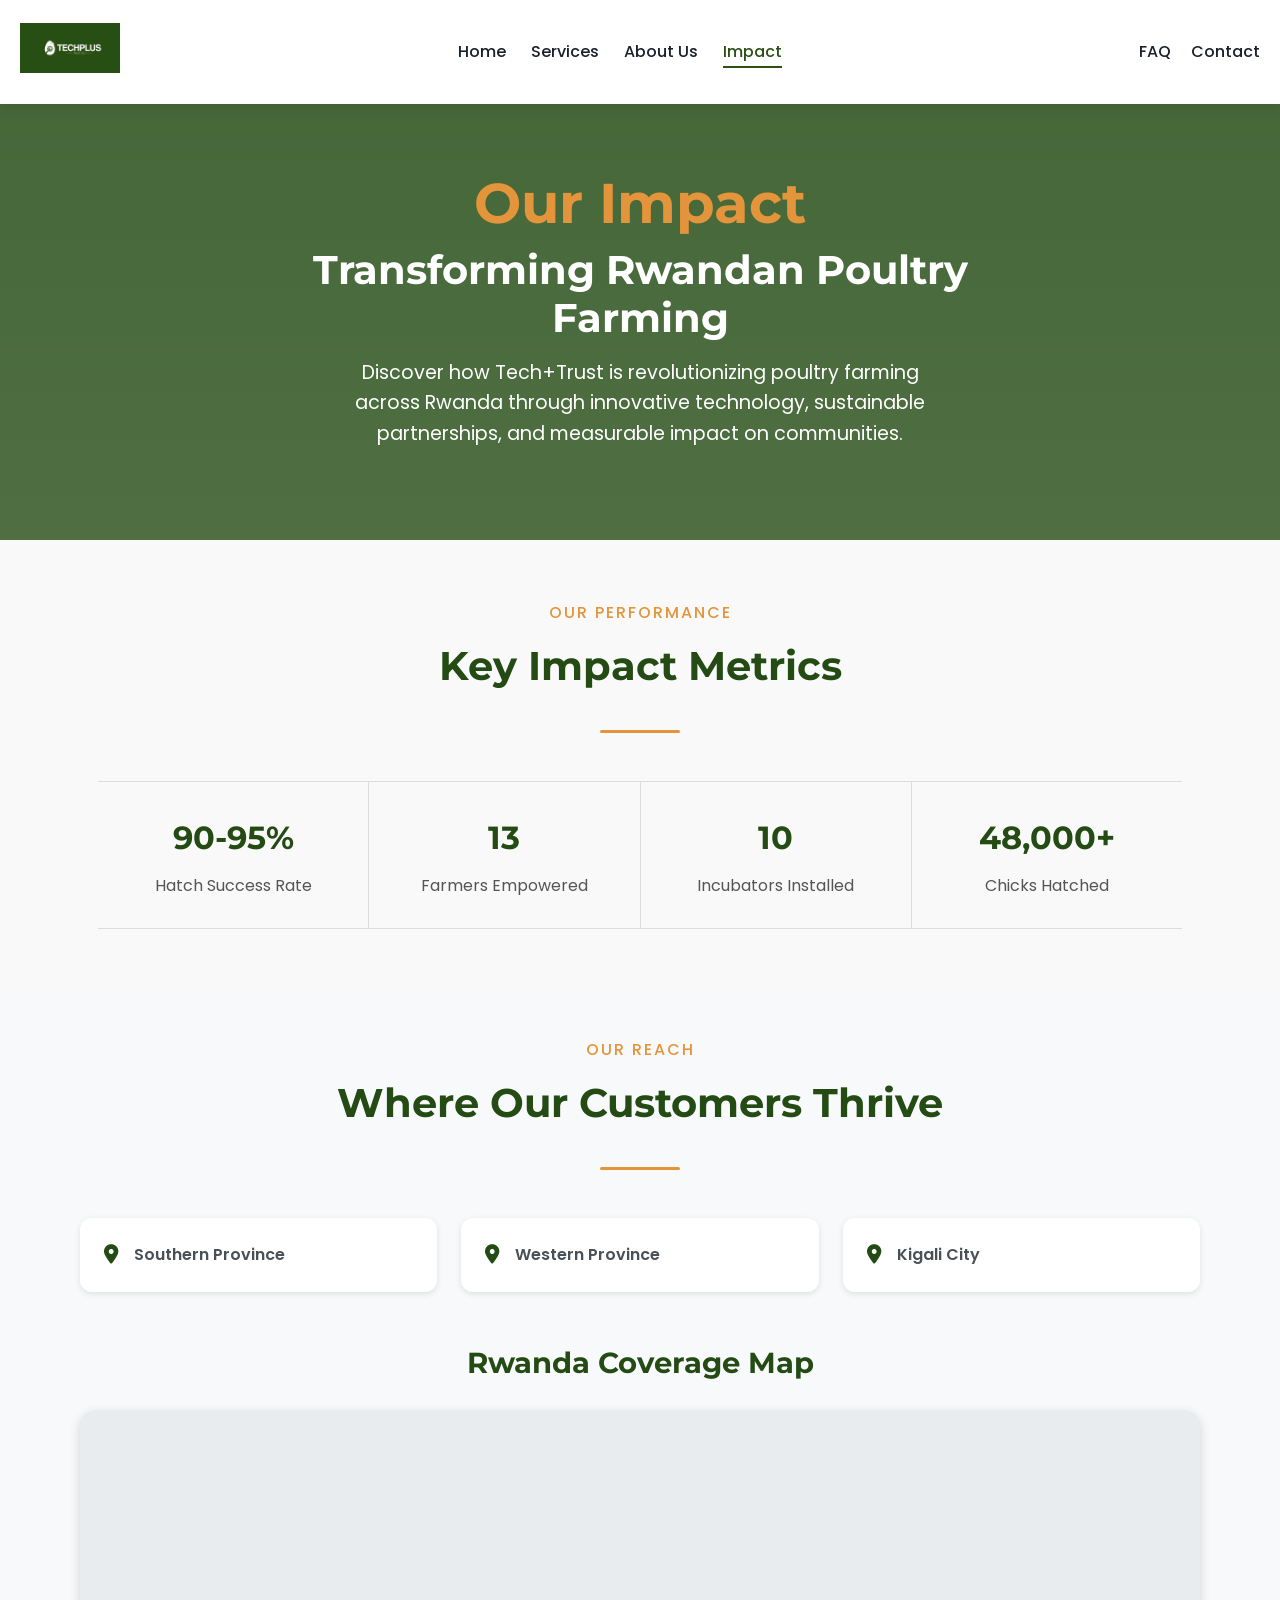
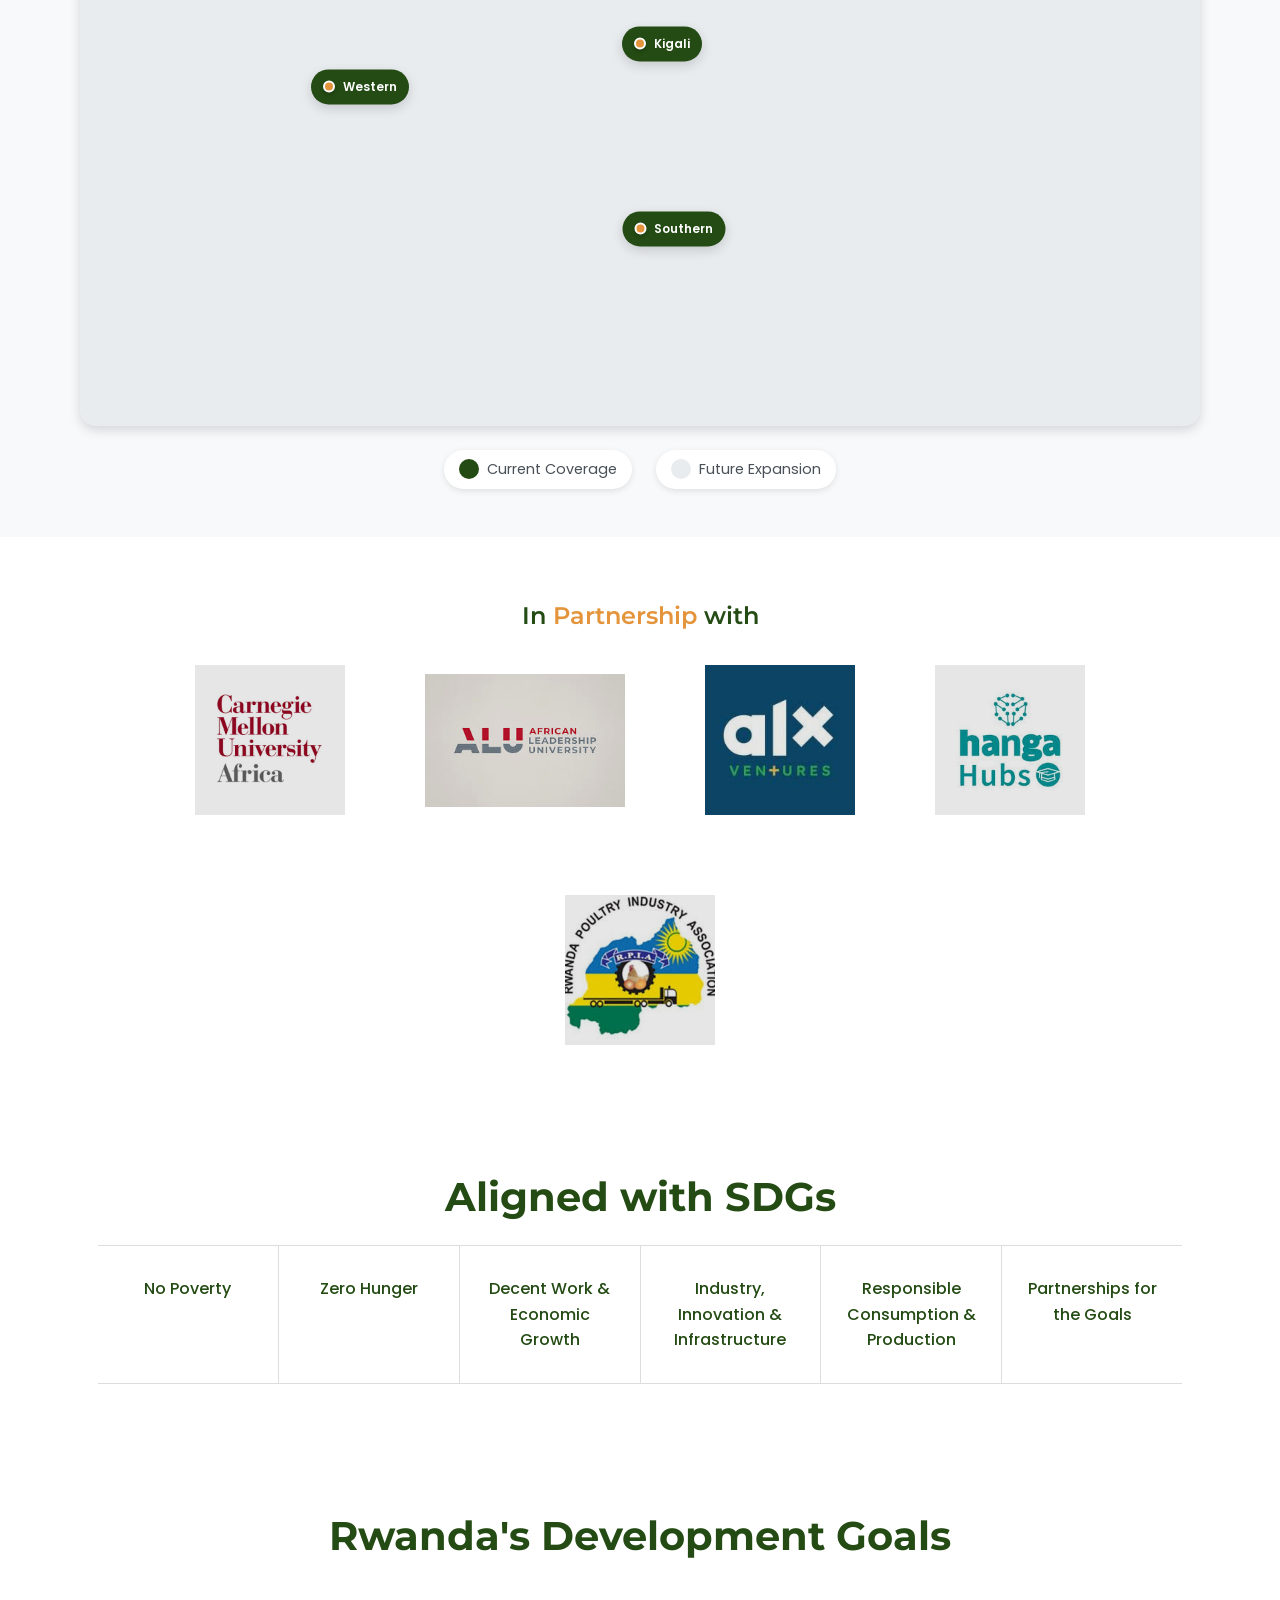
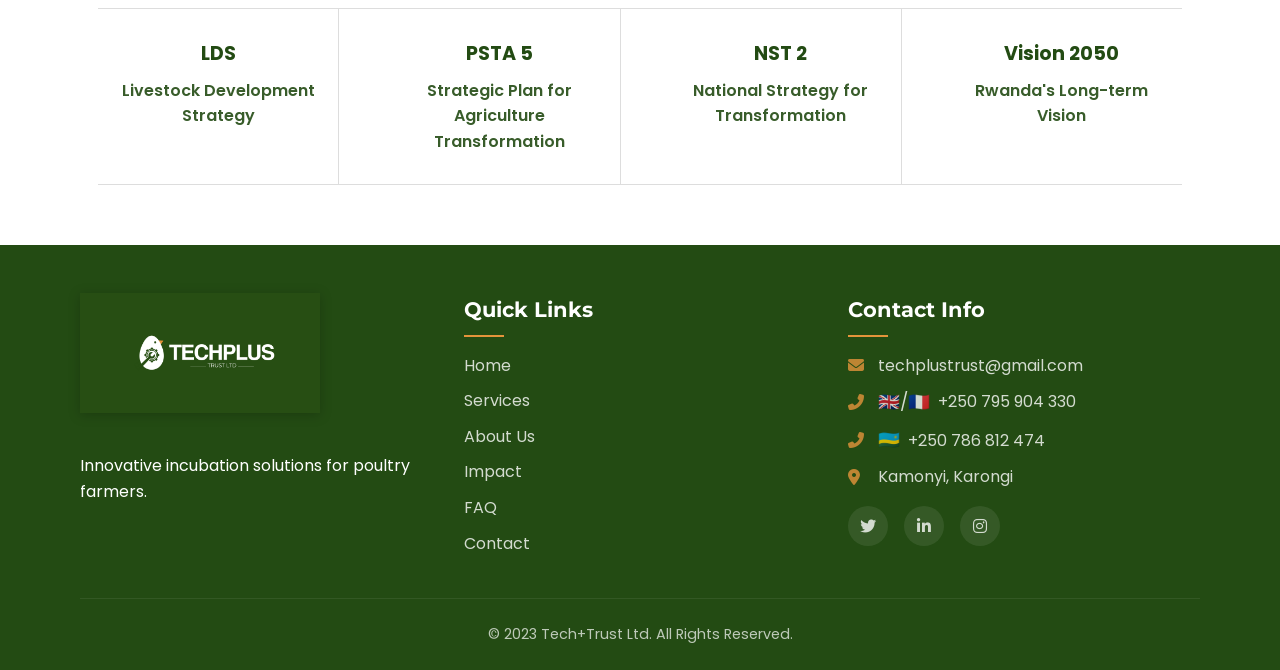
==== impact.html @ 8baf61e0 "1" ====
<!DOCTYPE html>
<html lang="en">
<head>
    <meta charset="UTF-8">
    <meta name="viewport" content="width=device-width, initial-scale=1.0">
    <title>Our Impact — Tech+Trust</title>
    <link rel="icon" href="Tech+Trust-Website-Images/tabImage.png">
    
    <!-- Google Fonts -->
    <link rel="preconnect" href="https://fonts.googleapis.com">
    <link rel="preconnect" href="https://fonts.gstatic.com" crossorigin>
    <link href="https://fonts.googleapis.com/css2?family=Montserrat:wght@400;500;600;700;800&family=Poppins:wght@300;400;500;600;700&display=swap" rel="stylesheet">
    
    <!-- Font Awesome -->
    <link rel="stylesheet" href="https://cdnjs.cloudflare.com/ajax/libs/font-awesome/6.4.0/css/all.min.css">
    
    <style>
        :root {
            --primary-color: #234b13;
            --primary-light: #3a7023;
            --secondary-color: #e4943b;
            --secondary-light: #f3ac5d;
            --light-gray: #f8f9fa;
            --medium-gray: #e9ecef;
            --dark-gray: #495057;
            --white: #fff;
            --black: #212121;
            --border-radius-sm: 6px;
            --border-radius-md: 12px;
            --border-radius-lg: 16px;
            --spacing-xs: 8px;
            --spacing-sm: 16px;
            --spacing-md: 24px;
            --spacing-lg: 32px;
            --spacing-xl: 48px;
            --shadow-sm: 0 2px 6px rgba(0,0,0,0.1);
            --shadow-md: 0 4px 12px rgba(0,0,0,0.15);
            --shadow-lg: 0 8px 20px rgba(0,0,0,0.2);
            --transition-fast: 0.3s ease;
            --transition-medium: 0.5s ease;
            --heading-font: 'Montserrat', sans-serif;
            --body-font: 'Poppins', sans-serif;
        }

        * {
            margin: 0;
            padding: 0;
            box-sizing: border-box;
        }

        body {
            font-family: var(--body-font);
            background: var(--white);
            color: var(--dark-gray);
            line-height: 1.6;
        }

        h1, h2, h3, h4, h5, h6 {
            font-family: var(--heading-font);
            color: var(--primary-color);
        }

        .container {
            width: 90%;
            max-width: 1200px;
            margin: 0 auto;
            padding: 0 var(--spacing-sm);
        }

        /* Header */
        header {
            background: var(--white);
            position: sticky;
            top: 0;
            z-index: 1000;
            box-shadow: var(--shadow-sm);
            padding: var(--spacing-xs) 0;
        }

        .header-wrapper {
            display: flex;
            justify-content: space-between;
            align-items: center;
            padding: 0 var(--spacing-sm);
        }

        .logo img {
            height: 50px;
            transition: all var(--transition-fast);
        }

         /* Navbar */
    #header { position: fixed; top: 0; width: 100%; background: #fff; box-shadow: 0 2px 15px rgba(0,0,0,0.1); z-index: 1000; }
    .header-wrapper { display: flex; justify-content: space-between; align-items: center; padding: 15px 20px; }
    .logo img { height: 50px; }

    .nav-list { display: flex; gap: 25px; list-style: none;}
    .nav-link {
        color: #1a202c;
        font-weight: 500;
        position: relative;
        padding: 5px 0;
        font-size: 1rem;
        text-decoration: none;
    }
    .nav-link:hover,
    .nav-link.active { color: #2d5016; }
    .nav-link::after {
        content: '';
        position: absolute;
        width: 0;
        height: 2px;
        bottom: 0;
        left: 0;
        background-color: #2d5016;
        transition: width 0.3s ease;
    }
     .nav-link:hover::after,
    .nav-link.active::after { width: 100%; }
        .mobile-menu-btn {
            display: none;
            flex-direction: column;
            gap: 5px;
            cursor: pointer;
            padding: var(--spacing-xs);
        }

        .mobile-menu-btn span {
            display: block;
            height: 3px;
            width: 25px;
            background: var(--primary-color);
            border-radius: 2px;
            transition: all var(--transition-fast);
        }

        .mobile-menu-btn.active span:nth-child(1) {
            transform: translateY(8px) rotate(45deg);
        }

        .mobile-menu-btn.active span:nth-child(2) {
            opacity: 0;
        }

        .mobile-menu-btn.active span:nth-child(3) {
            transform: translateY(-8px) rotate(-45deg);
        }

        /* Hero Section */
        .impact-hero {
            position: relative;
            height: 60vh;
            background: linear-gradient(rgba(35, 75, 19, 0.85), rgba(35, 75, 19, 0.8)), url('https://images.unsplash.com/photo-1548550023-2bdb3c5beed7?ixlib=rb-4.0.3') center/cover no-repeat;
            display: flex;
            justify-content: center;
            align-items: center;
            text-align: center;
            color: var(--white);
            padding-top: 80px;
        }

        .impact-hero .hero-content {
            max-width: 800px;
            margin: 0 auto;
            padding: var(--spacing-md);
            position: relative;
            z-index: 2;
        }

        .impact-hero .hero-title {
             font-size: 2.5rem;
             margin-bottom: 1rem;
             line-height: 1.2;
              color: var(--white);
        }

        .impact-hero .hero-title span {
            display: block;
            font-size: 3.5rem;
            font-weight: 700;
            color: var(--secondary-color);
            margin-bottom: 0.5rem;
        }

        .impact-hero .hero-description {
            font-size: 1.2rem;
            opacity: 0.9;
            max-width: 600px;
            margin: 0 auto;
            line-height: 1.6;
        }

        /* Section Styling */
        .section-header {
            text-align: center;
            margin-bottom: var(--spacing-xl);
            padding: 0 var(--spacing-sm);
        }

        .section-subtitle {
            display: block;
            font-size: 1rem;
            font-weight: 500;
            color: var(--secondary-color);
            text-transform: uppercase;
            letter-spacing: 2px;
            margin-bottom: var(--spacing-xs);
        }

        .section-title {
            font-size: 2.5rem;
            margin-bottom: var(--spacing-sm);
            position: relative;
            display: inline-block;
        }

        .section-divider {
            width: 80px;
            height: 3px;
            background-color: var(--secondary-color);
            margin: 0 auto;
            margin-top: var(--spacing-sm);
            border-radius: 2px;
        }

        /* Impact Metrics Section */
        .impact-kpis {
            background: #f9f9f9;
            padding: 60px 20px;
            text-align: center;
        }

        .kpi-grid {
            display: flex;
            justify-content: center;
            align-items: stretch;
            flex-wrap: wrap;
            border-top: 1px solid #ddd;
            border-bottom: 1px solid #ddd;
        }

        .kpi-item {
            flex: 1;
            min-width: 200px;
            padding: 30px 20px;
            border-right: 1px solid #ddd;
        }

        .kpi-item:last-child {
            border-right: none;
        }

        .kpi-number {
            font-size: 2rem;
            font-weight: 700;
            color: #234b13;
            margin-bottom: 10px;
            font-family: 'Montserrat', sans-serif;
        }

        .kpi-label {
            font-size: 1rem;
            color: #555;
            margin: 0;
        }

        /* Coverage Section */
        .coverage-section {
            padding: var(--spacing-xl) 0;
            background: var(--light-gray);
        }

        .provinces-grid {
            display: grid;
            grid-template-columns: repeat(auto-fit, minmax(250px, 1fr));
            gap: var(--spacing-md);
            margin-bottom: var(--spacing-xl);
        }

        .province-item {
            display: flex;
            align-items: center;
            padding: var(--spacing-md);
            background: var(--white);
            border-radius: var(--border-radius-md);
            font-weight: 600;
            transition: all var(--transition-fast);
            box-shadow: var(--shadow-sm);
            cursor: pointer;
        }

        .province-item i {
            color: var(--primary-color);
            margin-right: var(--spacing-sm);
            font-size: 1.2rem;
            transition: color var(--transition-fast);
        }

        .province-item:hover {
            background: var(--secondary-color);
            color: var(--white);
            transform: translateY(-3px);
            box-shadow: var(--shadow-md);
        }

        .province-item:hover i {
            color: var(--white);
        }

        .map-container {
            text-align: center;
            margin-top: var(--spacing-lg);
            width: 100%;
            padding-left: 0;  /* remove extra padding */
            padding-right: 0;
        }

        .map-container h3 {
            color: var(--primary-color);
            margin-bottom: var(--spacing-md);
            font-size: 1.8rem;
        }

        .map-visual {
            position: relative;
            width: 100%;      /* full width of container */
            max-width: 100%;  /* ensure it fills container */
            height: 0;
            padding-bottom: 55%; /* maintain aspect ratio */
            margin: 0 auto;
            border-radius: var(--border-radius-lg);
            box-shadow: var(--shadow-md);
            overflow: hidden;
            background: var(--medium-gray);
        }

        .rwanda-map iframe {
            position: absolute;
            top: 0;
            left: 0;
            width: 100%;
            height: 100%;
            border: none;
            border-radius: var(--border-radius-lg);
        }

        .map-overlay {
            position: absolute;
            top: 0;
            left: 0;
            width: 100%;
            height: 100%;
            pointer-events: none;
            z-index: 10;
        }

        .coverage-marker {
            position: absolute;
            display: flex;
            align-items: center;
            gap: 8px;
            background: var(--primary-color);
            color: var(--white);
            padding: 8px 12px;
            border-radius: 20px;
            font-size: 12px;
            font-weight: 600;
            box-shadow: var(--shadow-md);
            transform: translate(-50%, -50%);
            transition: all var(--transition-fast);
            z-index: 11;
        }

        .coverage-marker:hover {
            background: var(--secondary-color);
            transform: translate(-50%, -50%) scale(1.05);
        }

        .marker-dot {
            width: 12px;
            height: 12px;
            background: var(--secondary-color);
            border-radius: 50%;
            border: 2px solid var(--white);
            box-shadow: 0 2px 4px rgba(0,0,0,0.2);
            transition: background var(--transition-fast);
        }

        .coverage-marker:hover .marker-dot {
            background: var(--primary-color);
        }

        /* Marker positions */
        .kigali-marker {
            top: 38%;
            left: 52%;
        }

        .southern-marker {
            top: 68%;
            left: 53%;
        }

        .western-marker {
            top: 45%;
            left: 25%;
        }

        .map-legend {
            margin-top: var(--spacing-md);
            display: flex;
            justify-content: center;
            gap: var(--spacing-md);
            flex-wrap: wrap;
        }

        .legend-item {
            display: flex;
            align-items: center;
            gap: 8px;
            padding: 8px 15px;
            background: var(--white);
            border-radius: 20px;
            box-shadow: var(--shadow-sm);
            font-size: 0.9rem;
        }

        .legend-color {
            width: 20px;
            height: 20px;
            border-radius: 50%;
        }

        .legend-color.active {
            background: var(--primary-color);
        }

        .legend-color.inactive {
            background: var(--medium-gray);
        }

        /* Partners Section */
        .partners-clean {
            padding: 60px 20px;
            text-align: center;
            background: #fff;
        }

        .partners-title {
            font-size: 1.5rem;
            margin-bottom: 30px;
            font-weight: 600;
            color: #234b13;
        }

        .partners-title span {
            color: #e4943b;
        }

      .partners-logos {
         display: flex;
         justify-content: center;
         align-items: center;
         flex-wrap: wrap;
         gap: 80px; /* Increased space between logos */
         margin-top: 30px; /* Add some space above logos */
        }


        .partners-logos img {
          max-height: 150px;      /* Bigger height */
          max-width: 200px;       /* Bigger width */
          object-fit: contain;
          transition: transform 0.3s ease, filter 0.3s ease;
          filter: brightness(0.9); /* Slightly dimmed by default for effect */
       }

      .partners-logos img:hover {
          transform: scale(1.1);   /* Slight zoom on hover */
          filter: brightness(1);    /* Full brightness on hover */
        }


        /* SDG Section */
        .impact-sdgs {
            background: transparent;
            padding: 60px 20px;
            text-align: center;
        }

        .sdg-grid {
            display: flex;
            justify-content: center;
            align-items: stretch;
            flex-wrap: wrap;
            border-top: 1px solid #ddd;
            border-bottom: 1px solid #ddd;
        }

        .sdg-item {
            flex: 1;
            min-width: 150px;
            padding: 30px 20px;
            border-right: 1px solid #ddd;
        }

        .sdg-item:last-child {
            border-right: none;
        }

        .sdg-item img {
            max-height: 60px;
            margin-bottom: 15px;
        }

        .sdg-item p {
            font-size: 1rem;
            font-weight: 500;
            margin: 0;
            color: #234b13;
        }

        /* Rwanda Goals Section */
        /* Rwanda Development Goals styled like SDGs */
.rwanda-goals-section {
    background: transparent; /* no background box */
    padding: 60px 20px;
    text-align: center;
}

.rwanda-goals-section .section-title {
    font-size: 2.5rem;
    margin-bottom: 40px;
    color: var(--primary-color);
}

.rwanda-goals-section .sdg-grid {
    display: flex;
    justify-content: center;
    flex-wrap: wrap;
    gap: 40px;
}

.rwanda-goals-section .sdg-item {
    flex: 1;
    min-width: 180px;
    text-align: center;
    font-weight: 600;
    color: var(--primary-color);
}

.rwanda-goals-section .sdg-item .goal-title {
    font-size: 1.2rem;
    font-weight: 700;
    margin-bottom: 8px;
}

.rwanda-goals-section .sdg-item .goal-description {
    font-size: 1rem;
    opacity: 0.9;
}

        /* Footer */
        .footer {
            background: var(--primary-color);
            color: var(--white);
            padding: var(--spacing-xl) 0 0;
        }

        .footer-content {
            display: grid;
            grid-template-columns: repeat(auto-fit, minmax(250px, 1fr));
            gap: var(--spacing-lg);
            padding-bottom: var(--spacing-lg);
        }

        .footer-logo {
            margin-bottom: var(--spacing-sm);
        }

        .footer-logo img {
          height: 120px;
          margin-bottom: var(--spacing-sm);
          filter: drop-shadow(0 2px 6px rgba(0, 0, 0, 0.2));
       }

        .footer-logo p {
          opacity: 0.8;
          }

        .footer h3 {
            color: var(--white);
            margin-bottom: var(--spacing-sm);
            font-size: 1.3rem;
            position: relative;
            display: inline-block;
            padding-bottom: 10px;
        }

        .footer h3::after {
            content: '';
            position: absolute;
            width: 40px;
            height: 2px;
            background-color: var(--secondary-color);
            bottom: 0;
            left: 0;
        }

        .footer ul {
            list-style: none;
            padding: 0;
        }

        .footer ul li {
            margin-bottom: 10px;
        }

        .footer a {
            color: var(--white);
            text-decoration: none;
            transition: color var(--transition-fast);
            opacity: 0.8;
        }

        .footer a:hover {
            color: var(--secondary-color);
            opacity: 1;
        }

        .footer-contact p {
            margin-bottom: 10px;
            display: flex;
            align-items: center;
            opacity: 0.8;
        }

        .footer-contact p i {
            margin-right: 10px;
            color: var(--secondary-color);
            width: 20px;
        }

        .social-links {
            display: flex;
            gap: var(--spacing-sm);
            margin-top: var(--spacing-sm);
        }

        .social-links a {
            display: flex;
            align-items: center;
            justify-content: center;
            width: 40px;
            height: 40px;
            background: rgba(255, 255, 255, 0.1);
            border-radius: 50%;
            transition: all var(--transition-fast);
        }

        .social-links a:hover {
            background: var(--secondary-color);
            transform: translateY(-3px);
        }

        .footer-bottom {
            text-align: center;
            padding: var(--spacing-md) 0;
            border-top: 1px solid rgba(255, 255, 255, 0.1);
            font-size: 0.9rem;
            opacity: 0.7;
        }

        /* Flag Icons */
        .flag-icon {
            display: inline-block;
            margin-right: 8px;
            font-size: 1.1em;
        }

        /* Animations */
        @keyframes fadeIn {
            from { opacity: 0; transform: translateY(20px); }
            to { opacity: 1; transform: translateY(0); }
        }

        .scroll-animate {
            opacity: 0;
            transform: translateY(20px);
            transition: opacity 0.6s ease, transform 0.6s ease;
        }

        .scroll-animate.visible {
            opacity: 1;
            transform: translateY(0);
        }

        /* Responsive Design */
        @media (max-width: 992px) {
            .impact-hero .hero-title {
                font-size: 2rem;
            }
            
            .impact-hero .hero-title span {
                font-size: 2.8rem;
            }
            
            .section-title {
                font-size: 2rem;
            }
        }

        @media (max-width: 768px) {
            .nav-list {
                display: none;
                flex-direction: column;
                position: absolute;
                top: 70px;
                right: 20px;
                background: var(--white);
                padding: 20px;
                border-radius: var(--border-radius-md);
                box-shadow: var(--shadow-md);
                width: 200px;
                z-index: 1000;
            }
            
            .nav-list.active {
                display: flex;
            }
            
            .mobile-menu-btn {
                display: flex;
            }
            
            .map-visual {
                padding-bottom: 65%;
            }
            
            .coverage-marker {
                font-size: 10px;
                padding: 6px 10px;
            }
            
            .marker-dot {
                width: 10px;
                height: 10px;
            }
            
            .metric-number {
                font-size: 2.5rem;
            }
        }

        @media (max-width: 576px) {
            .impact-hero {
                height: 50vh;
            }
            
            .impact-hero .hero-title {
                font-size: 1.8rem;
            }
            
            .impact-hero .hero-title span {
                font-size: 2.2rem;
            }
            
            .impact-hero .hero-description {
                font-size: 1rem;
            }
            
            .map-visual {
                padding-bottom: 75%;
            }
            
            .coverage-marker {
                font-size: 8px;
                padding: 4px 8px;
            }
            
            .marker-dot {
                width: 8px;
                height: 8px;
            }
            
            .map-legend {
                flex-direction: column;
                align-items: center;
            }
            
            .metrics-grid,
            .partners-grid {
                grid-template-columns: 1fr;
            }
            
            .provinces-grid,
            .sdg-grid,
            .rwanda-goals-grid {
                grid-template-columns: repeat(auto-fit, minmax(200px, 1fr));
            }
            
            .section-title {
                font-size: 1.8rem;
            }
        }
    </style>
</head>
<body>

  <!-- Header Section -->
 <header id="header">
  <div class="header-wrapper" style="display:flex; align-items:center; justify-content:space-between; padding:15px 20px;">

    <!-- Left: Logo -->
    <div class="logo">
      <a href="index.html">
        <img src="Tech+Trust-Website-Images/logo.png" alt="Tech+Trust Logo" style="height:50px;">
      </a>
    </div>

    <!-- Center: Main Nav -->
    <nav class="nav-menu" style="margin-right:20px;"> <!-- add bigger margin-right -->
      <ul class="nav-list" style="display:flex; gap:25px; list-style:none; margin:0; padding:0;">
        <li><a href="index.html#hero" class="nav-link">Home</a></li>
        <li><a href="index.html#services" class="nav-link">Services</a></li>
        <li><a href="index.html#about" class="nav-link">About Us</a></li>
        <li><a href="impact.html" class="nav-link active ">Impact</a></li>
      </ul>
    </nav>

    <!-- Right: FAQ & Contact -->
    <div class="right-nav" style="display:flex; gap:20px; ">
      <a href="faq.html" class="nav-link ">FAQ</a>
      <a href="index.html#contact" class="nav-link">Contact</a>
    </div>

  </div>
</header>

<!-- Hero -->
<section class="impact-hero">
    <div class="container">
        <div class="hero-content">
            <h1 class="hero-title scroll-animate"><span>Our Impact</span>Transforming Rwandan Poultry Farming</h1>
            <p class="hero-description scroll-animate">Discover how Tech+Trust is revolutionizing poultry farming across Rwanda through innovative technology, sustainable partnerships, and measurable impact on communities.</p>
        </div>
    </div>
</section>
<!-- Impact Metrics -->
<section class="impact-kpis">
    <div class="container">
        <div class="section-header">
            <span class="section-subtitle">Our Performance</span>
            <h2 class="section-title">Key Impact Metrics</h2>
            <div class="section-divider"></div>
        </div>
        <div class="kpi-grid">
            <div class="kpi-item">
                <h3 class="kpi-number">90-95%</h3>
                <p class="kpi-label">Hatch Success Rate</p>
            </div>
            <div class="kpi-item">
                <h3 class="kpi-number">13</h3>
                <p class="kpi-label">Farmers Empowered</p>
            </div>
            <div class="kpi-item">
                <h3 class="kpi-number">10</h3>
                <p class="kpi-label">Incubators Installed</p>
            </div>
            <div class="kpi-item">
                <h3 class="kpi-number">48,000+</h3>
                <p class="kpi-label">Chicks Hatched</p>
            </div>
        </div>
    </div>
</section>

<!-- Coverage -->
<section class="coverage-section">
    <div class="container">
        <div class="section-header">
            <span class="section-subtitle">Our Reach</span>
            <h2 class="section-title">Where Our Customers Thrive</h2>
            <div class="section-divider"></div>
        </div>
        <div class="provinces-grid">
            <div class="province-item scroll-animate">
                <i class="fas fa-map-marker-alt"></i> Southern Province
            </div>
            <div class="province-item scroll-animate">
                <i class="fas fa-map-marker-alt"></i> Western Province
            </div>
            <div class="province-item scroll-animate">
                <i class="fas fa-map-marker-alt"></i> Kigali City
            </div>
        </div>
        <div class="map-container">
            <h3 class="scroll-animate">Rwanda Coverage Map</h3>
            <div class="map-visual scroll-animate">
                <div class="rwanda-map">
                    <iframe src="https://www.google.com/maps/embed?pb=!1m18!1m12!1m3!1d2039297.4285398116!2d29.024867999999995!3d-1.9440727!2m3!1f0!2f0!3f0!3m2!1i1024!2i768!4f13.1!3m3!1m2!1s0x19c29654e73840e3%3A0x7490b026cbcaa103!2sRwanda!5e0!3m2!1sen!2sus!4v1635789012345!5m2!1sen!2sus" allowfullscreen="" loading="lazy" referrerpolicy="no-referrer-when-downgrade"></iframe>
                    <div class="map-overlay">
                        <div class="coverage-marker kigali-marker" title="Kigali City">
                            <div class="marker-dot"></div>
                            <span>Kigali</span>
                        </div>
                        <div class="coverage-marker southern-marker" title="Southern Province">
                            <div class="marker-dot"></div>
                            <span>Southern</span>
                        </div>
                        <div class="coverage-marker western-marker" title="Western Province">
                            <div class="marker-dot"></div>
                            <span>Western</span>
                        </div>
                    </div>
                </div>
            </div>
            <div class="map-legend">
                <div class="legend-item">
                    <div class="legend-color active"></div>
                    <span>Current Coverage</span>
                </div>
                <div class="legend-item">
                    <div class="legend-color inactive"></div>
                    <span>Future Expansion</span>
                </div>
            </div>
        </div>
    </div>
</section>

<!-- Partners -->
<section class="partners-clean">
    <div class="container">
        <h2 class="partners-title">In <span>Partnership</span> with</h2>
        <div class="partners-logos">
            <img src="Tech+Trust-Website-Images/carnegy mellon .png" alt="Carnegie Mellon University">
            <img src="Tech+Trust-Website-Images/Alu.jpeg" alt="ALX Ventures">
            <img src="Tech+Trust-Website-Images/ALX.jpeg" alt="African Leadership University">
            <img src="Tech+Trust-Website-Images/Hanga.jpeg" alt="Rwanda Poultry Industry Association">
            <img src="Tech+Trust-Website-Images/rwanda.jpeg" alt="Rwanda Govt Partner">
        </div>
    </div>
</section>


<!-- SDGs -->
<section class="impact-sdgs">
    <div class="container">
        <h2 class="section-title">Aligned with  SDGs</h2>
        <div class="sdg-grid">
            <div class="sdg-item">
               
                <p>No Poverty</p>
            </div>
            <div class="sdg-item">
               
                <p>Zero Hunger</p>
            </div>
            <div class="sdg-item">
              
                <p>Decent Work & Economic Growth</p>
            </div>
            <div class="sdg-item">
                
                <p>Industry, Innovation & Infrastructure</p>
            </div>
            <div class="sdg-item">
               
                <p>Responsible Consumption & Production</p>
            </div>
            <div class="sdg-item">
                <p>Partnerships for the Goals</p>
            </div>
        </div>
    </div>
</section>



<!-- Rwanda Development Goals -->
<section class="rwanda-goals-section">
    <div class="container">
        <h2 class="section-title scroll-animate">Rwanda's Development Goals</h2>
        <div class="sdg-grid">
            <div class="sdg-item scroll-animate">
                <p class="goal-title">LDS</p>
                <span class="goal-description">Livestock Development Strategy</span>
            </div>
            <div class="sdg-item scroll-animate">
                <p class="goal-title">PSTA 5</p>
                <span class="goal-description">Strategic Plan for Agriculture Transformation</span>
            </div>
            <div class="sdg-item scroll-animate">
                <p class="goal-title">NST 2</p>
                <span class="goal-description">National Strategy for Transformation</span>
            </div>
            <div class="sdg-item scroll-animate">
                <p class="goal-title">Vision 2050</p>
                <span class="goal-description">Rwanda's Long-term Vision</span>
            </div>
        </div>
    </div>
</section>


<!-- Footer -->
<footer class="footer">
    <div class="container">
        <div class="footer-content">
            <div>
                <div class="footer-logo">
                    <img src="Tech+Trust-Website-Images/logo.png" alt="Tech+Trust Logo">
                </div>
                <p>Innovative incubation solutions for poultry farmers.</p>
            </div>
            <div>
                <h3>Quick Links</h3>
                <ul>
                    <li><a href="index.html#hero">Home</a></li>
                    <li><a href="index.html#services">Services</a></li>
                    <li><a href="index.html#about">About Us</a></li>
                    <li><a href="impact.html">Impact</a></li>
                    <li><a href="faq.html">FAQ</a></li>
                    <li><a href="index.html#contact">Contact</a></li>
                </ul>
            </div>
            <div class="footer-contact">
                <h3>Contact Info</h3>
                <p><i class="fas fa-envelope"></i> techplustrust@gmail.com</p>
                <p><i class="fas fa-phone-alt"></i> <span class="flag-icon">🇬🇧/🇫🇷</span> +250 795 904 330</p>
                <p><i class="fas fa-phone-alt"></i> <span class="flag-icon">🇷🇼</span> +250 786 812 474</p>
                <p><i class="fas fa-map-marker-alt"></i> Kamonyi, Karongi</p>
                <div class="social-links">
                    <a href="https://x.com/Techplusrwanda" target="_blank" aria-label="Twitter"><i class="fab fa-twitter"></i></a>
                    <a href="https://www.linkedin.com/company/techplus-trust-ltd" target="_blank" aria-label="LinkedIn"><i class="fab fa-linkedin-in"></i></a>
                    <a href="https://www.instagram.com/techplustrust.ltd" target="_blank" aria-label="Instagram"><i class="fab fa-instagram"></i></a>
                </div>
            </div>
        </div>
        <div class="footer-bottom">
            &copy; 2023 Tech+Trust Ltd. All Rights Reserved.
        </div>
    </div>
</footer>

<!-- JavaScript -->
<script>
    document.addEventListener('DOMContentLoaded', function() {
        // Mobile menu toggle
        const mobileMenuBtn = document.querySelector('.mobile-menu-btn');
        const navMenu = document.querySelector('.nav-list');
        
        if (mobileMenuBtn) {
            mobileMenuBtn.addEventListener('click', () => {
                navMenu.classList.toggle('active');
                mobileMenuBtn.classList.toggle('active');
            });
        }
        
        // Scroll animation
        const scrollElements = document.querySelectorAll('.scroll-animate');
        
        const elementInView = (el, dividend = 1) => {
            const elementTop = el.getBoundingClientRect().top;
            return (
                elementTop <= (window.innerHeight || document.documentElement.clientHeight) / dividend
            );
        };
        
        const displayScrollElement = (element) => {
            element.classList.add('visible');
        };
        
        const hideScrollElement = (element) => {
            element.classList.remove('visible');
        };
        
        const handleScrollAnimation = () => {
            scrollElements.forEach((el) => {
                if (elementInView(el, 1.2)) {
                    displayScrollElement(el);
                }
            });
        };
        
        window.addEventListener('scroll', () => {
            handleScrollAnimation();
        });
        
        // Initial check on page load
        handleScrollAnimation();
    });
</script>

</body>
</html>
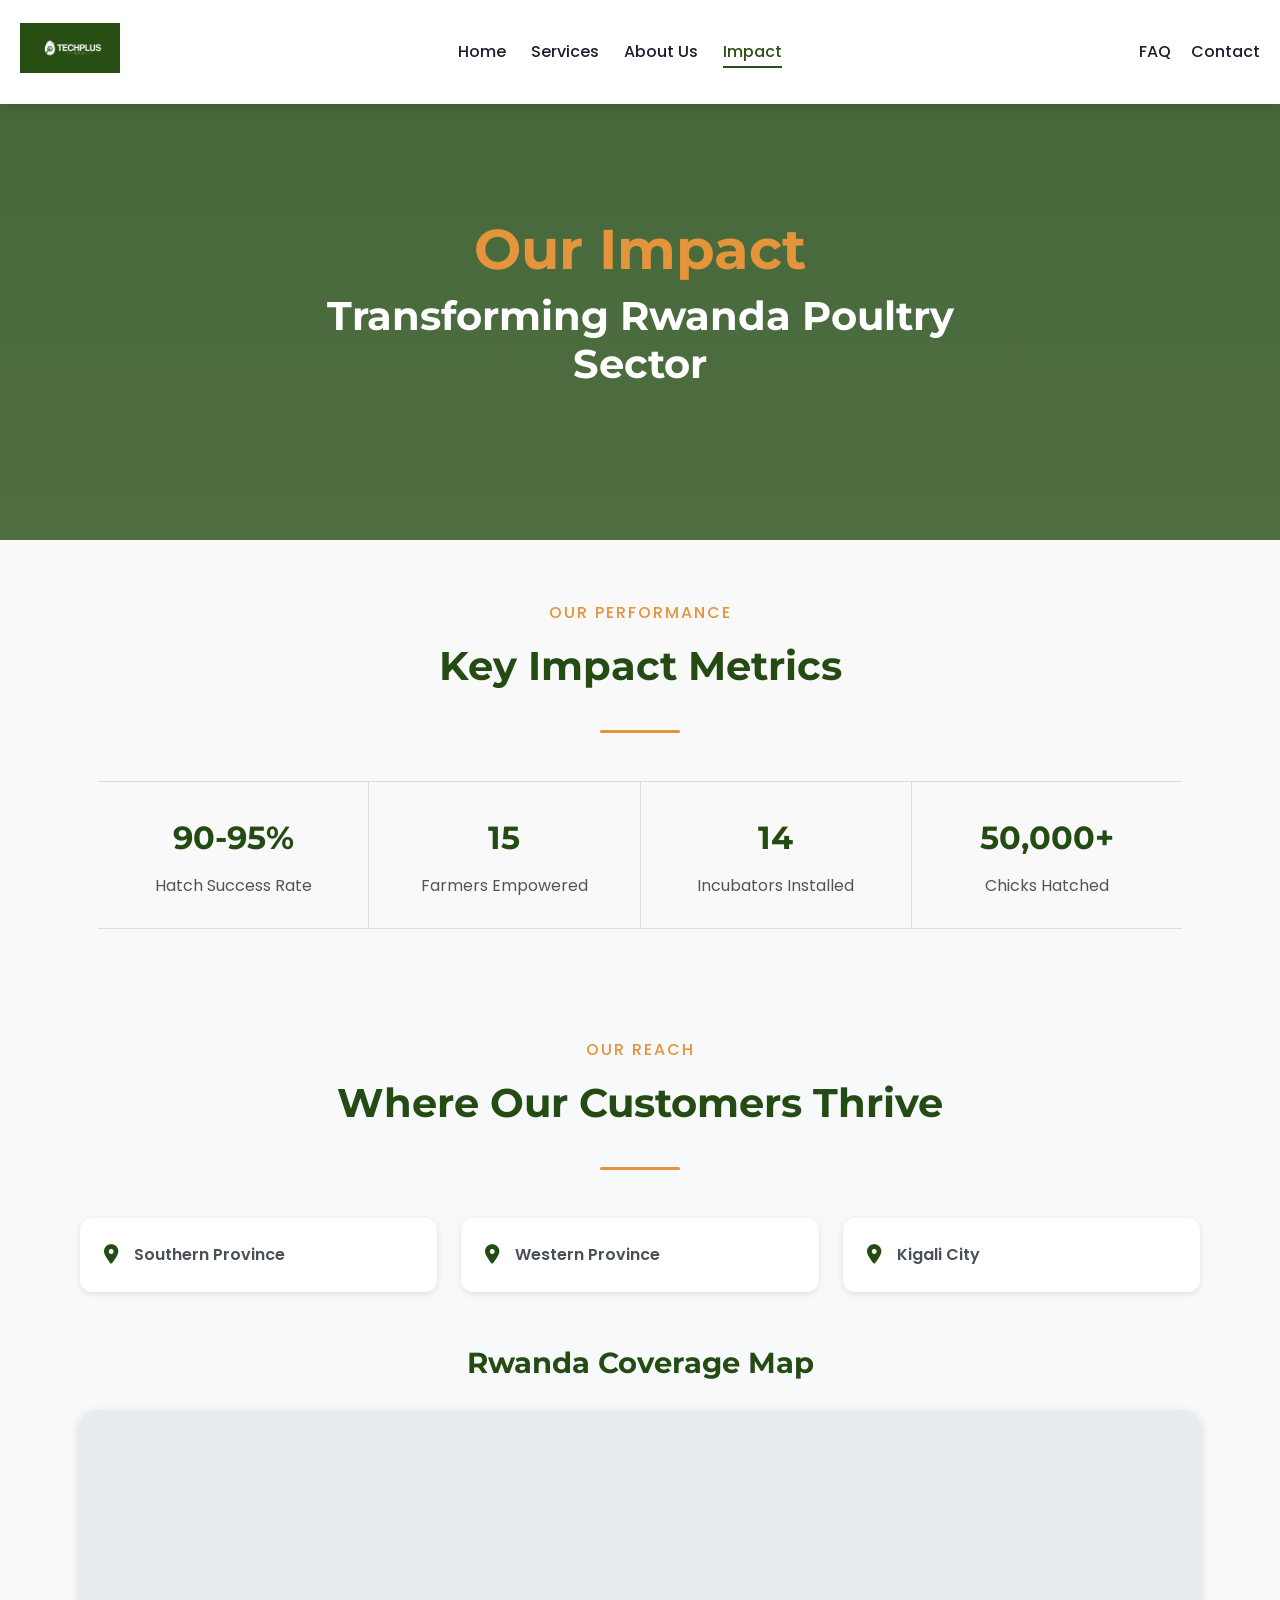
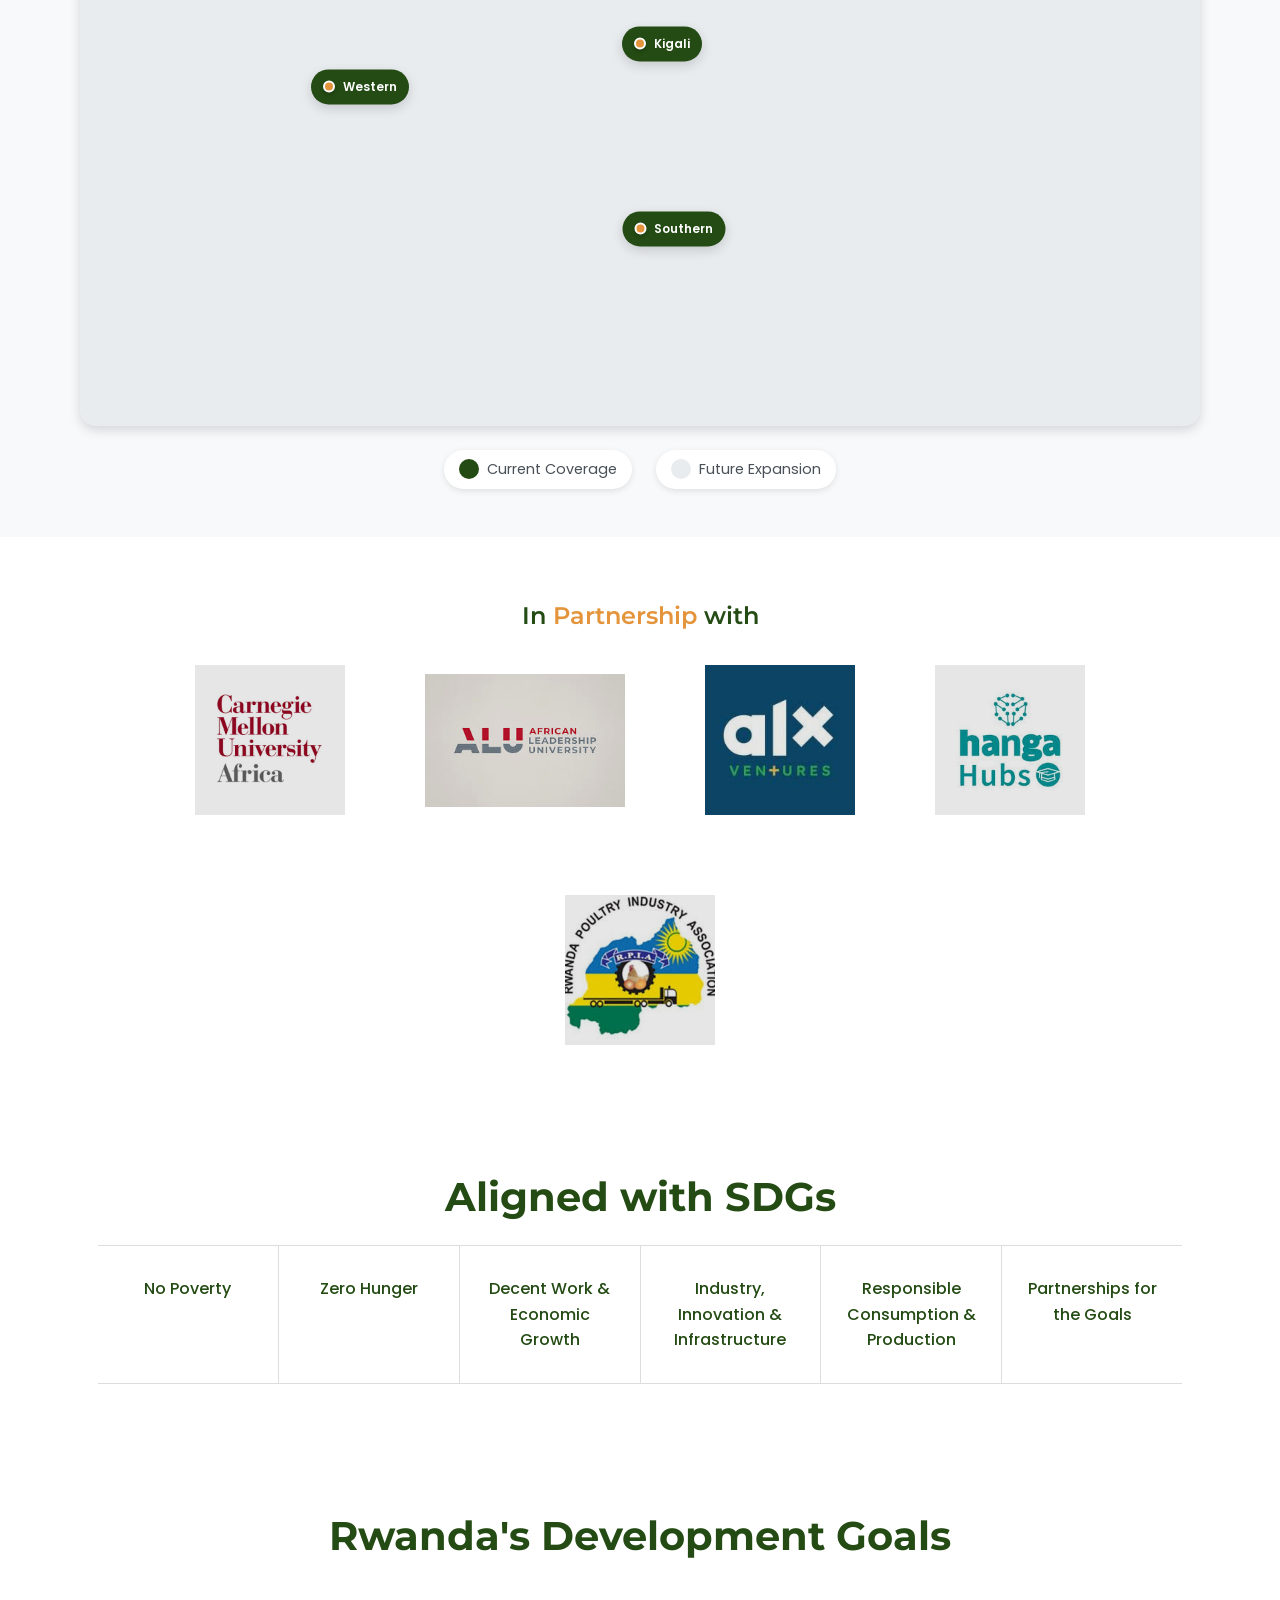
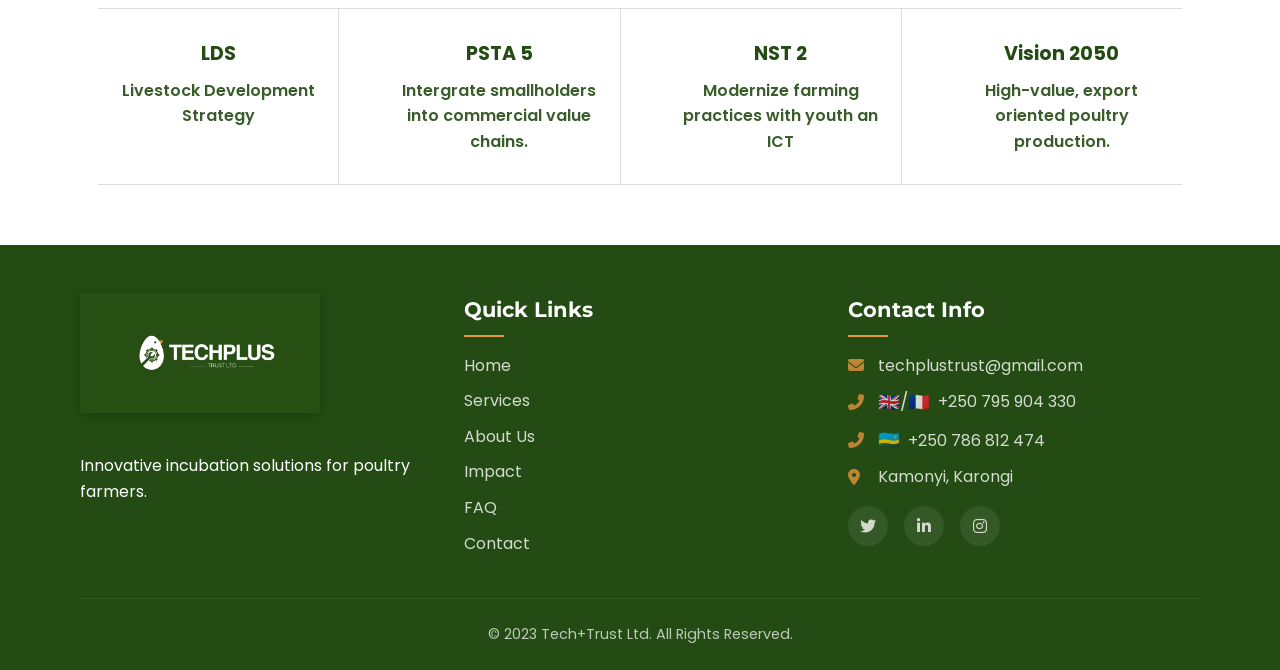
==== commit 08c8a40f: "mend" ====
--- a/impact.html
+++ b/impact.html
@@ -841,8 +841,7 @@
 <section class="impact-hero">
     <div class="container">
         <div class="hero-content">
-            <h1 class="hero-title scroll-animate"><span>Our Impact</span>Transforming Rwandan Poultry Farming</h1>
-            <p class="hero-description scroll-animate">Discover how Tech+Trust is revolutionizing poultry farming across Rwanda through innovative technology, sustainable partnerships, and measurable impact on communities.</p>
+            <h1 class="hero-title scroll-animate"><span>Our Impact</span>Transforming Rwanda Poultry Sector</h1>
         </div>
     </div>
 </section>
@@ -860,15 +859,15 @@
                 <p class="kpi-label">Hatch Success Rate</p>
             </div>
             <div class="kpi-item">
-                <h3 class="kpi-number">13</h3>
+                <h3 class="kpi-number">15</h3>
                 <p class="kpi-label">Farmers Empowered</p>
             </div>
             <div class="kpi-item">
-                <h3 class="kpi-number">10</h3>
+                <h3 class="kpi-number">14</h3>
                 <p class="kpi-label">Incubators Installed</p>
             </div>
             <div class="kpi-item">
-                <h3 class="kpi-number">48,000+</h3>
+                <h3 class="kpi-number">50,000+</h3>
                 <p class="kpi-label">Chicks Hatched</p>
             </div>
         </div>
@@ -989,15 +988,15 @@
             </div>
             <div class="sdg-item scroll-animate">
                 <p class="goal-title">PSTA 5</p>
-                <span class="goal-description">Strategic Plan for Agriculture Transformation</span>
+                <span class="goal-description">Intergrate smallholders into commercial value chains.</span>
             </div>
             <div class="sdg-item scroll-animate">
                 <p class="goal-title">NST 2</p>
-                <span class="goal-description">National Strategy for Transformation</span>
+                <span class="goal-description">Modernize farming practices with youth an ICT</span>
             </div>
             <div class="sdg-item scroll-animate">
                 <p class="goal-title">Vision 2050</p>
-                <span class="goal-description">Rwanda's Long-term Vision</span>
+                <span class="goal-description">High-value, export oriented poultry production.</span>
             </div>
         </div>
     </div>
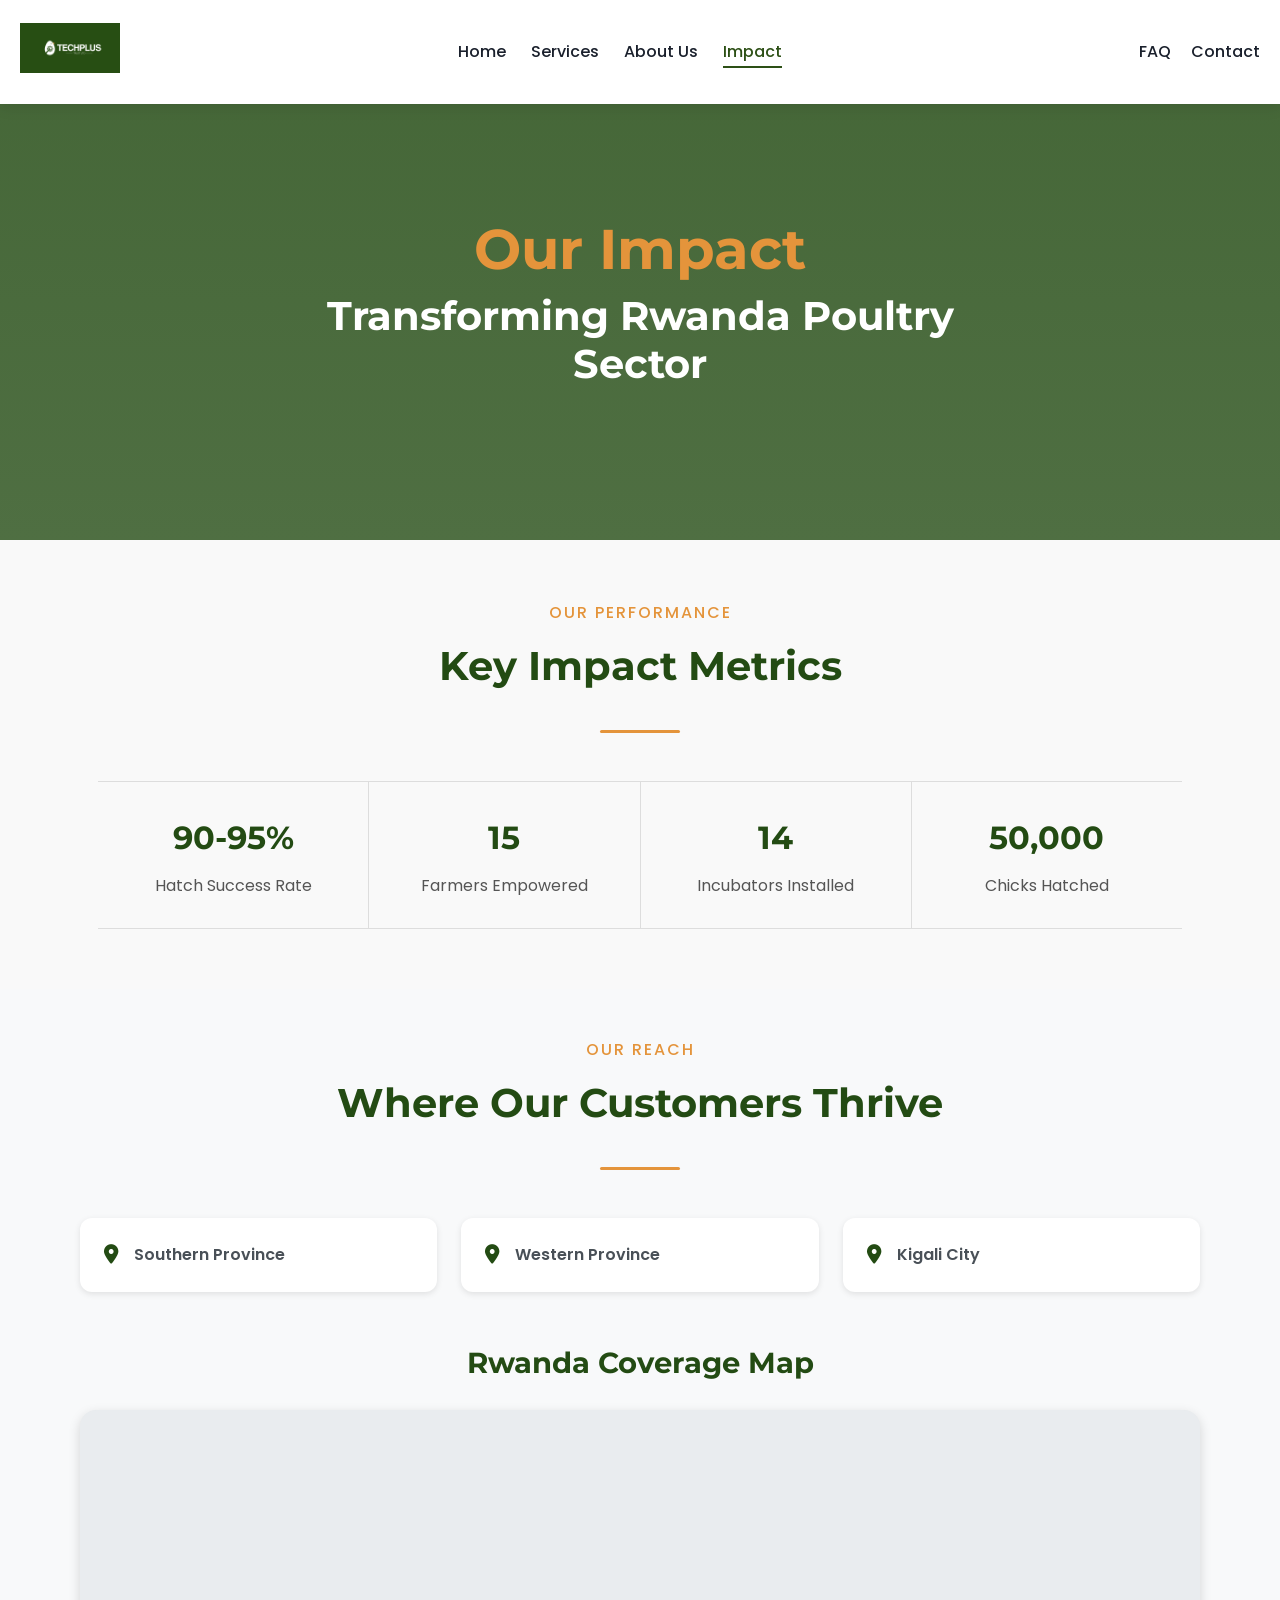
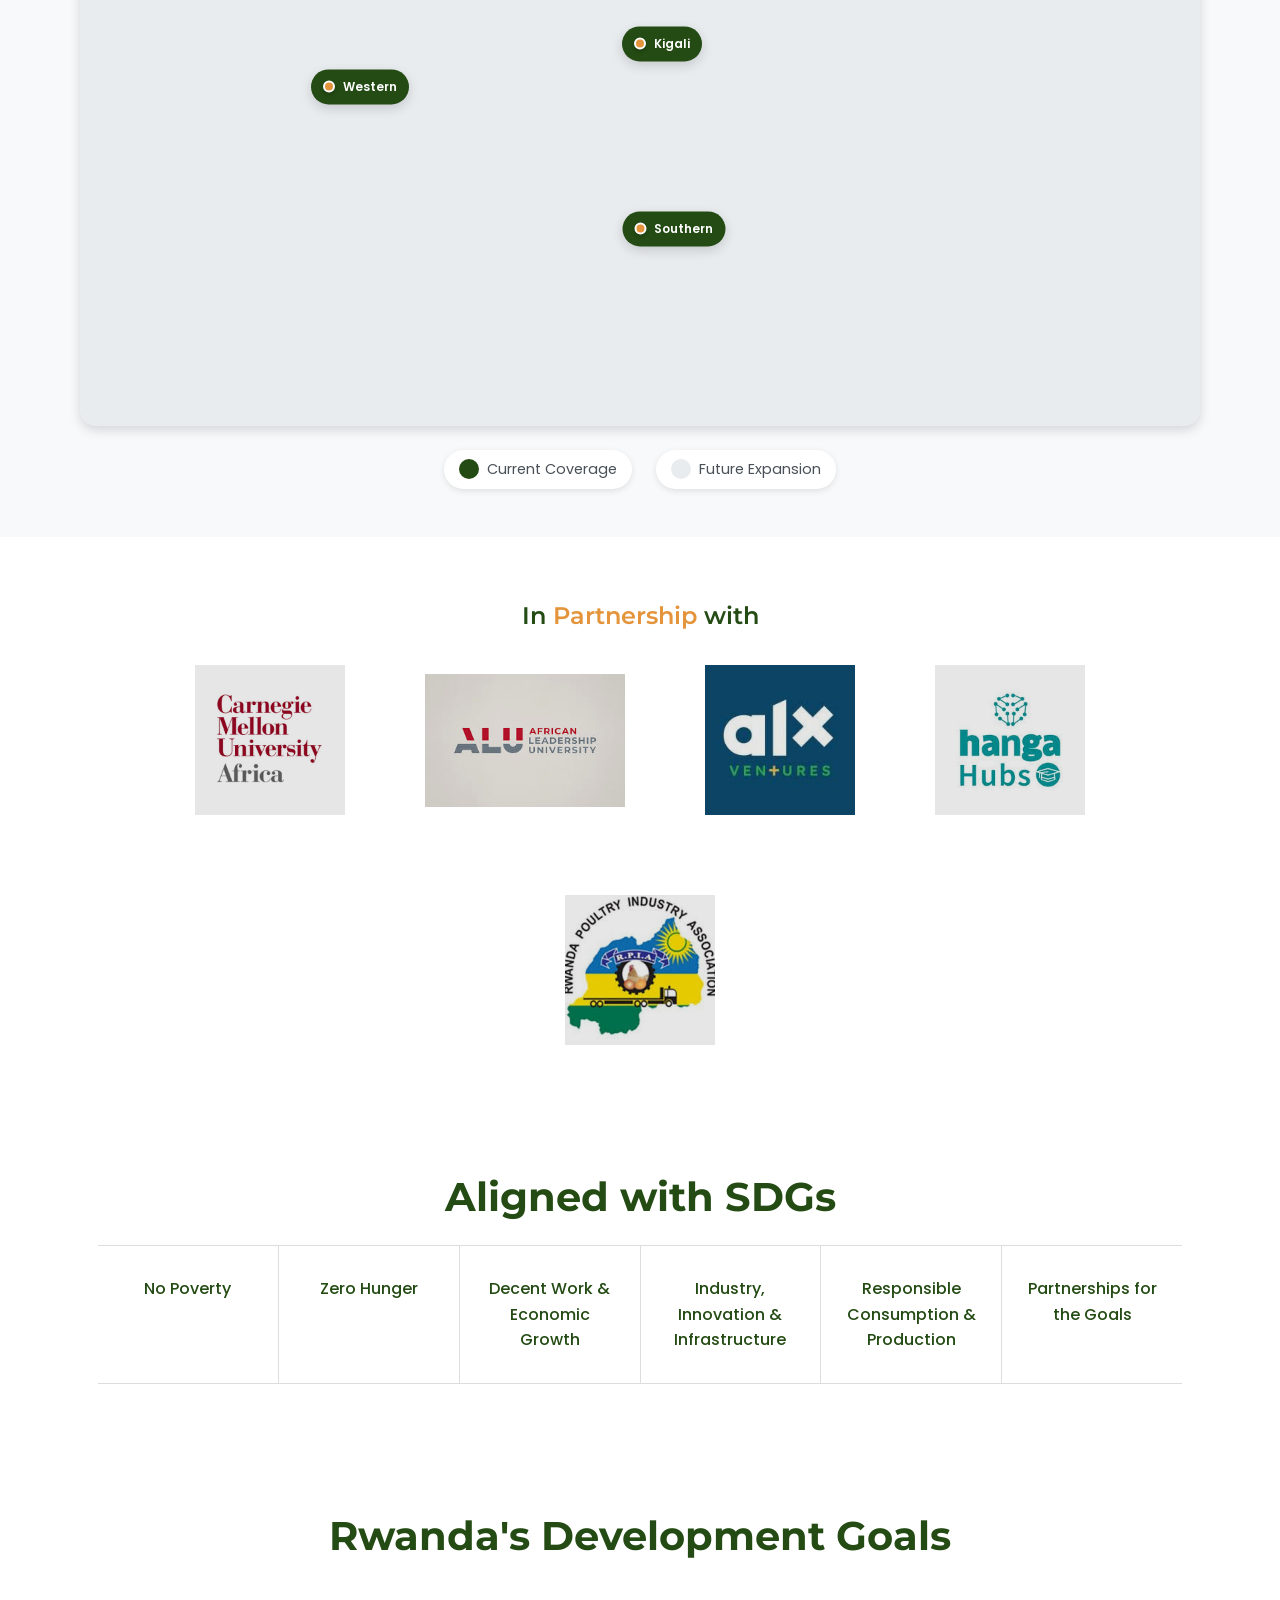
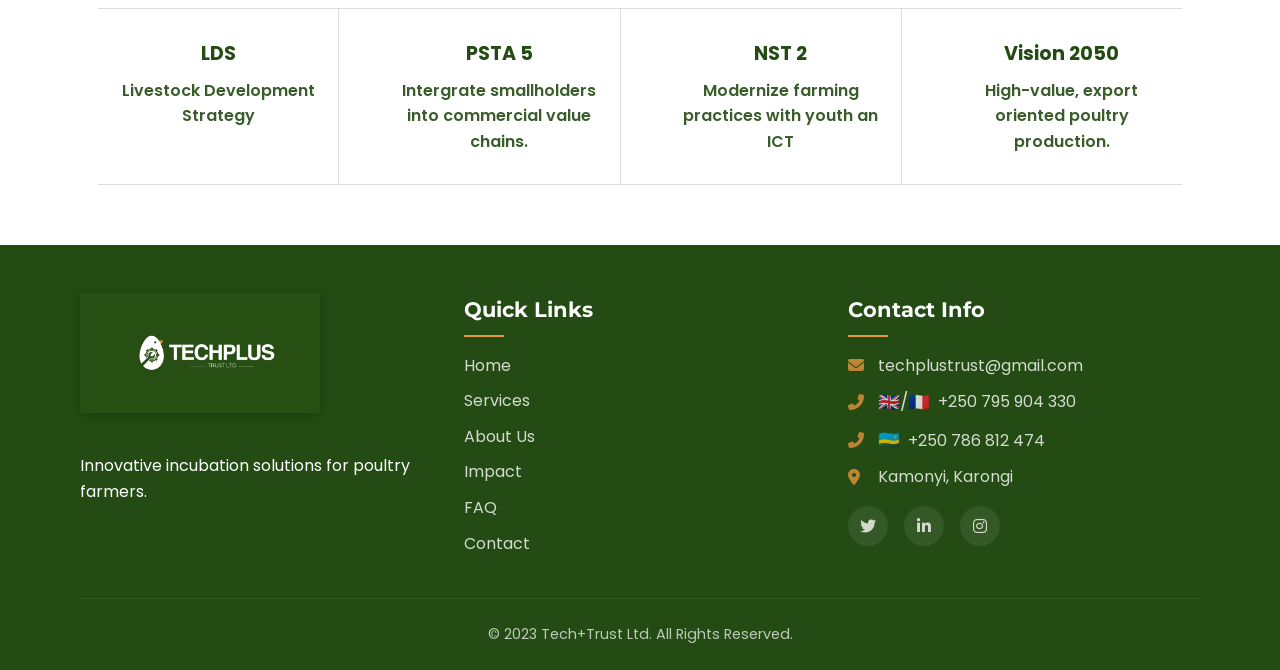
==== commit 65ed1fd4: "mend" ====
--- a/impact.html
+++ b/impact.html
@@ -867,7 +867,7 @@
                 <p class="kpi-label">Incubators Installed</p>
             </div>
             <div class="kpi-item">
-                <h3 class="kpi-number">50,000+</h3>
+                <h3 class="kpi-number">50,000</h3>
                 <p class="kpi-label">Chicks Hatched</p>
             </div>
         </div>
